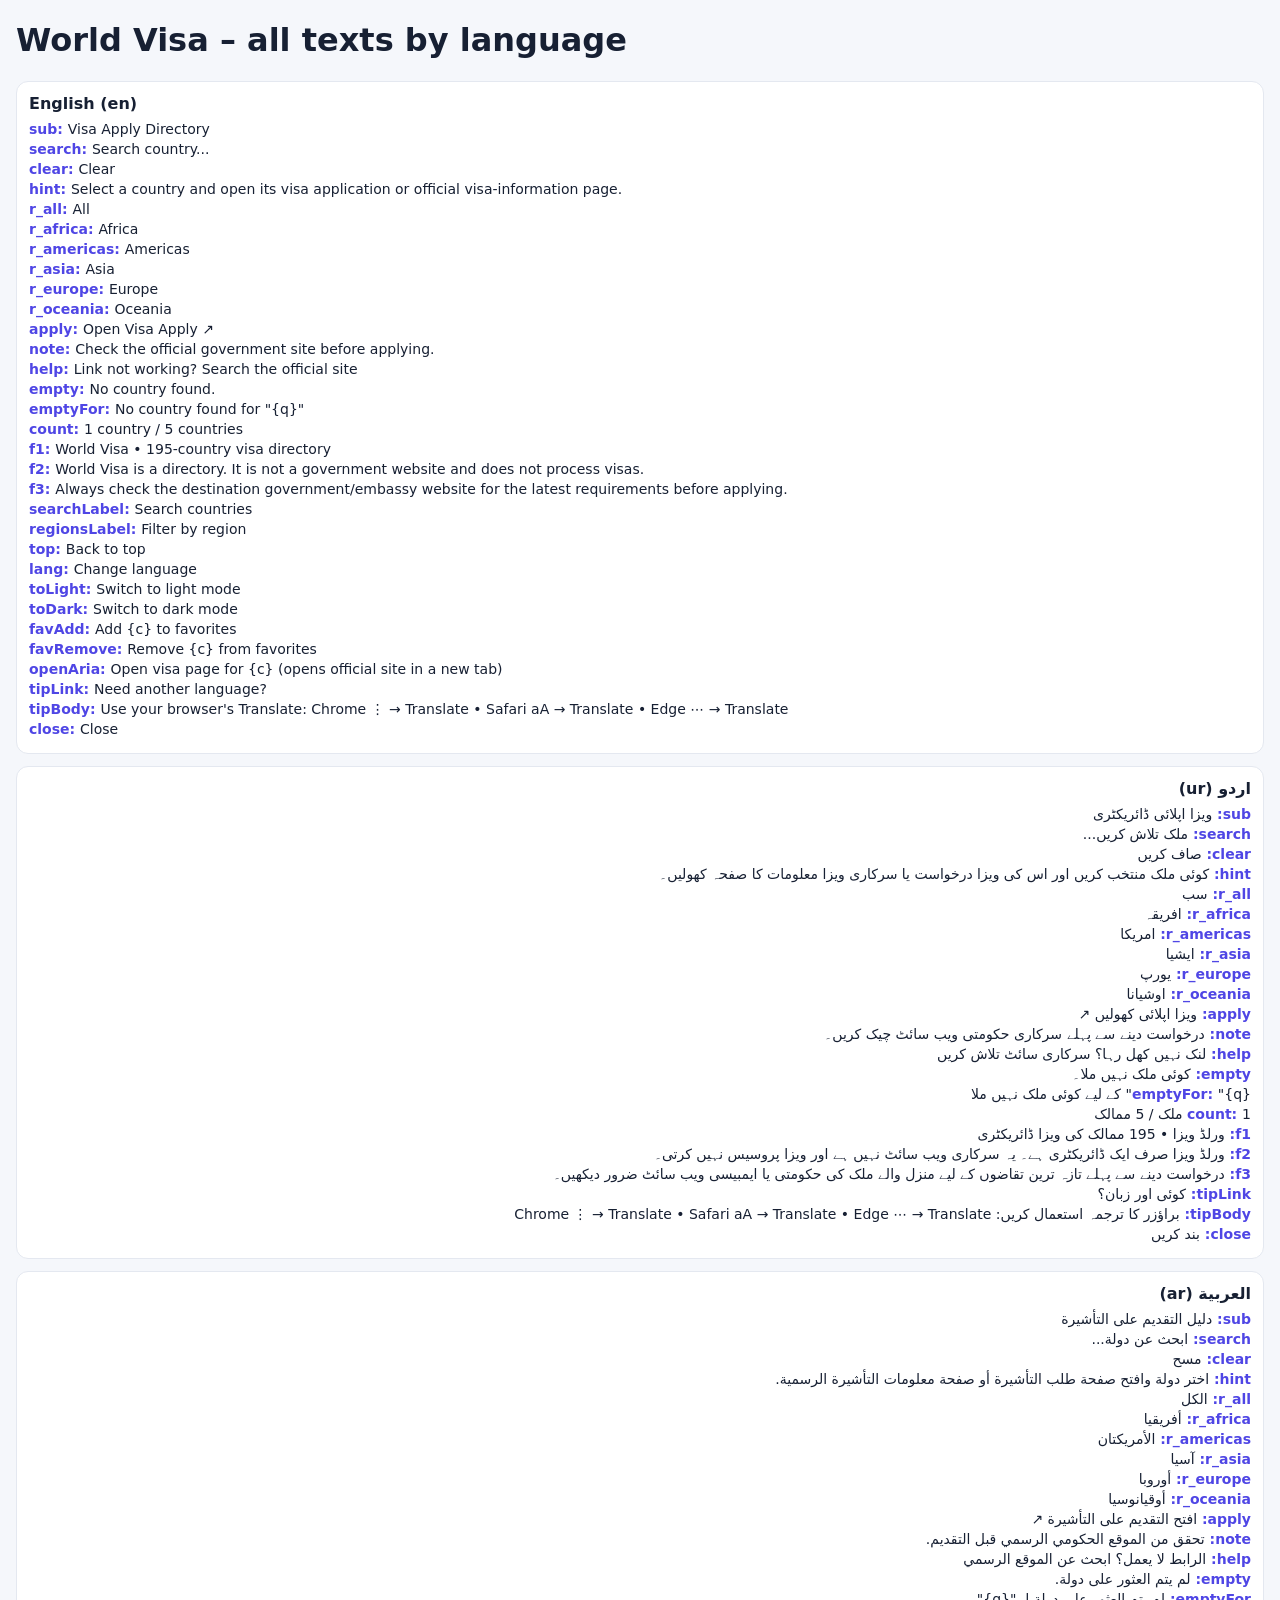
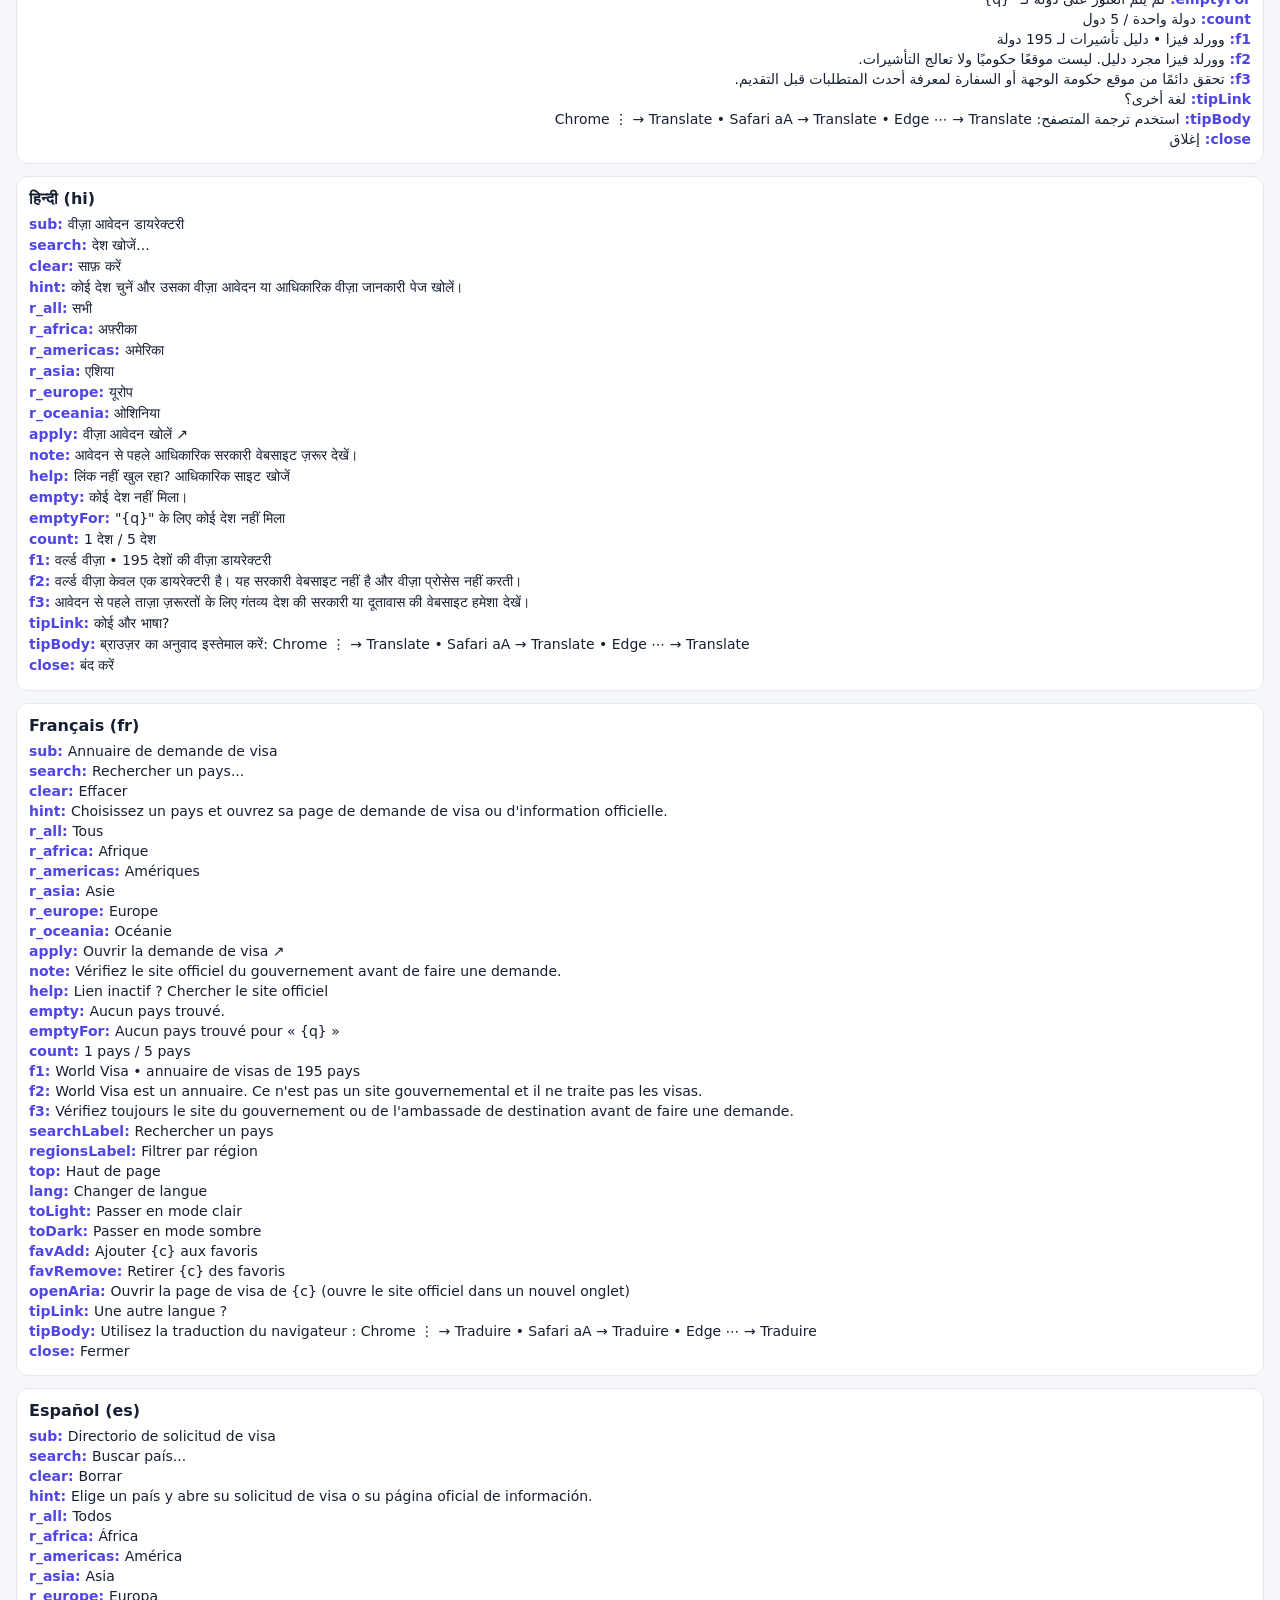
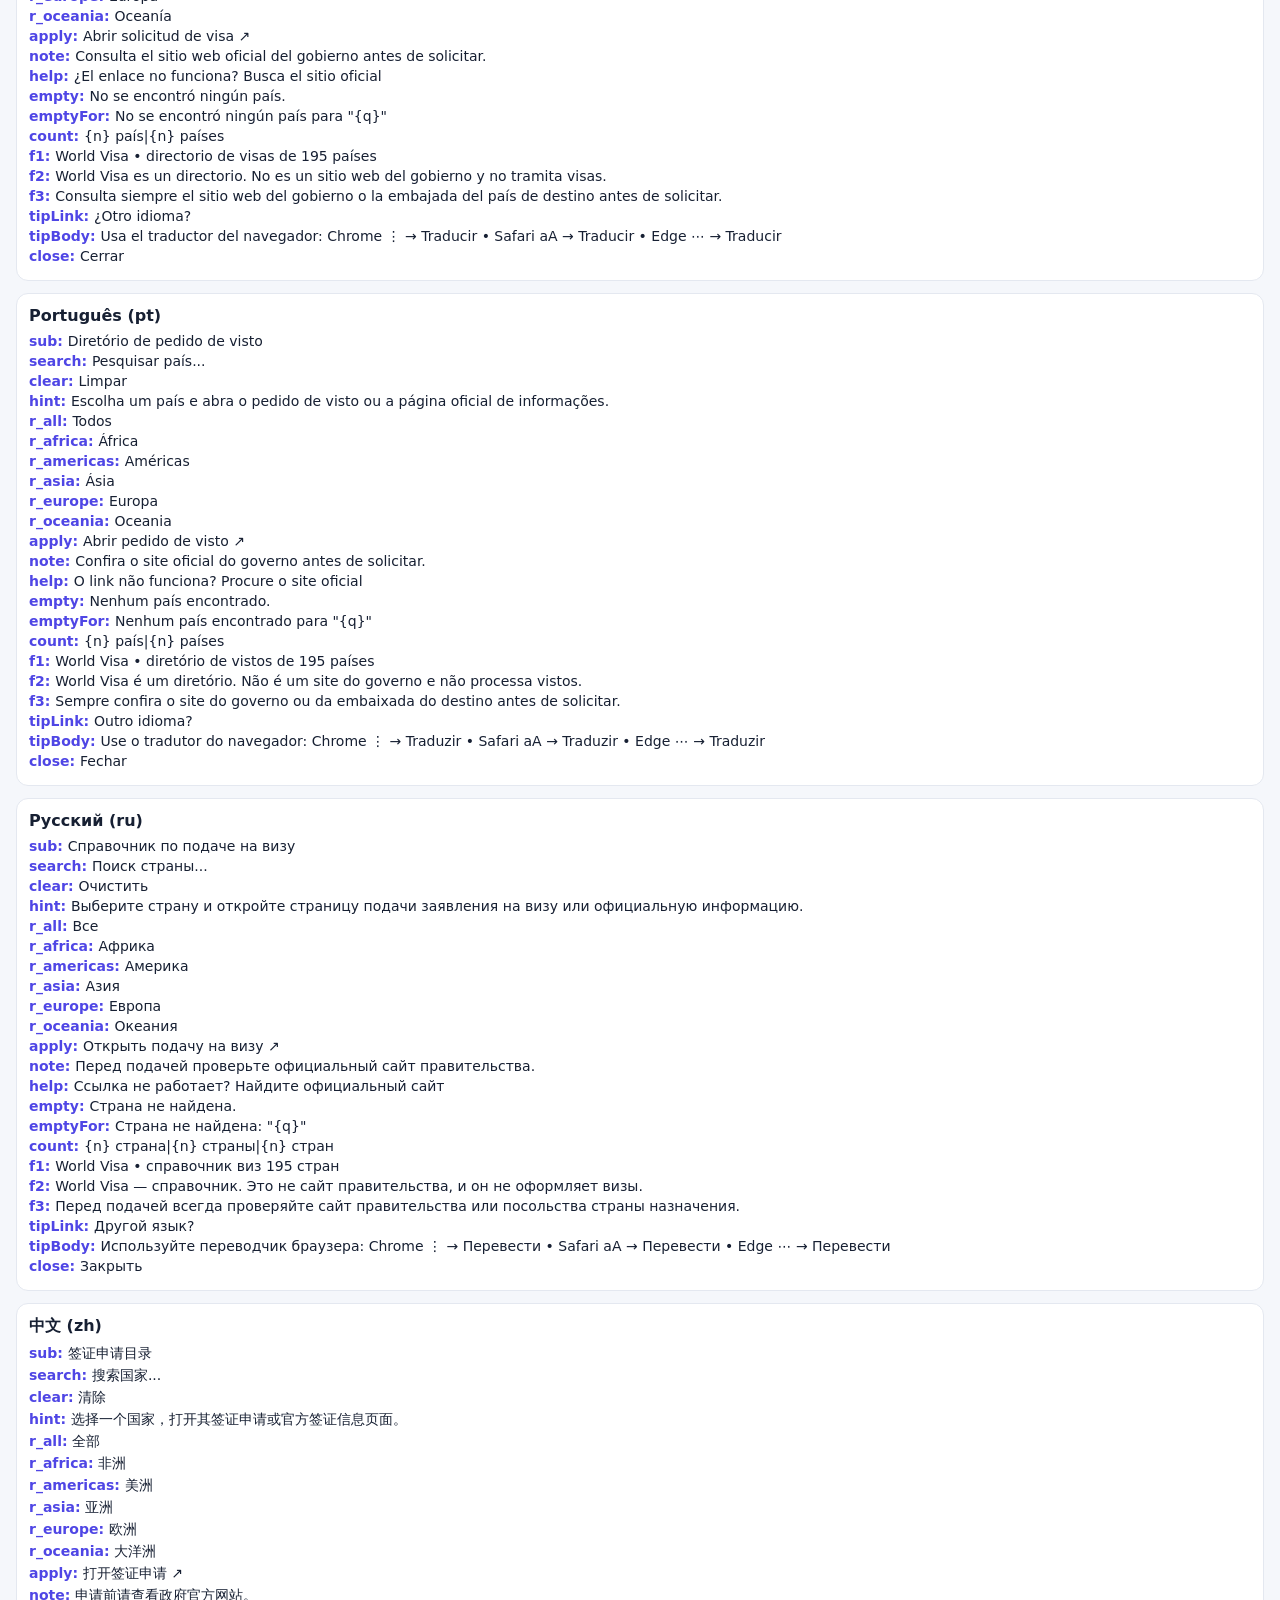
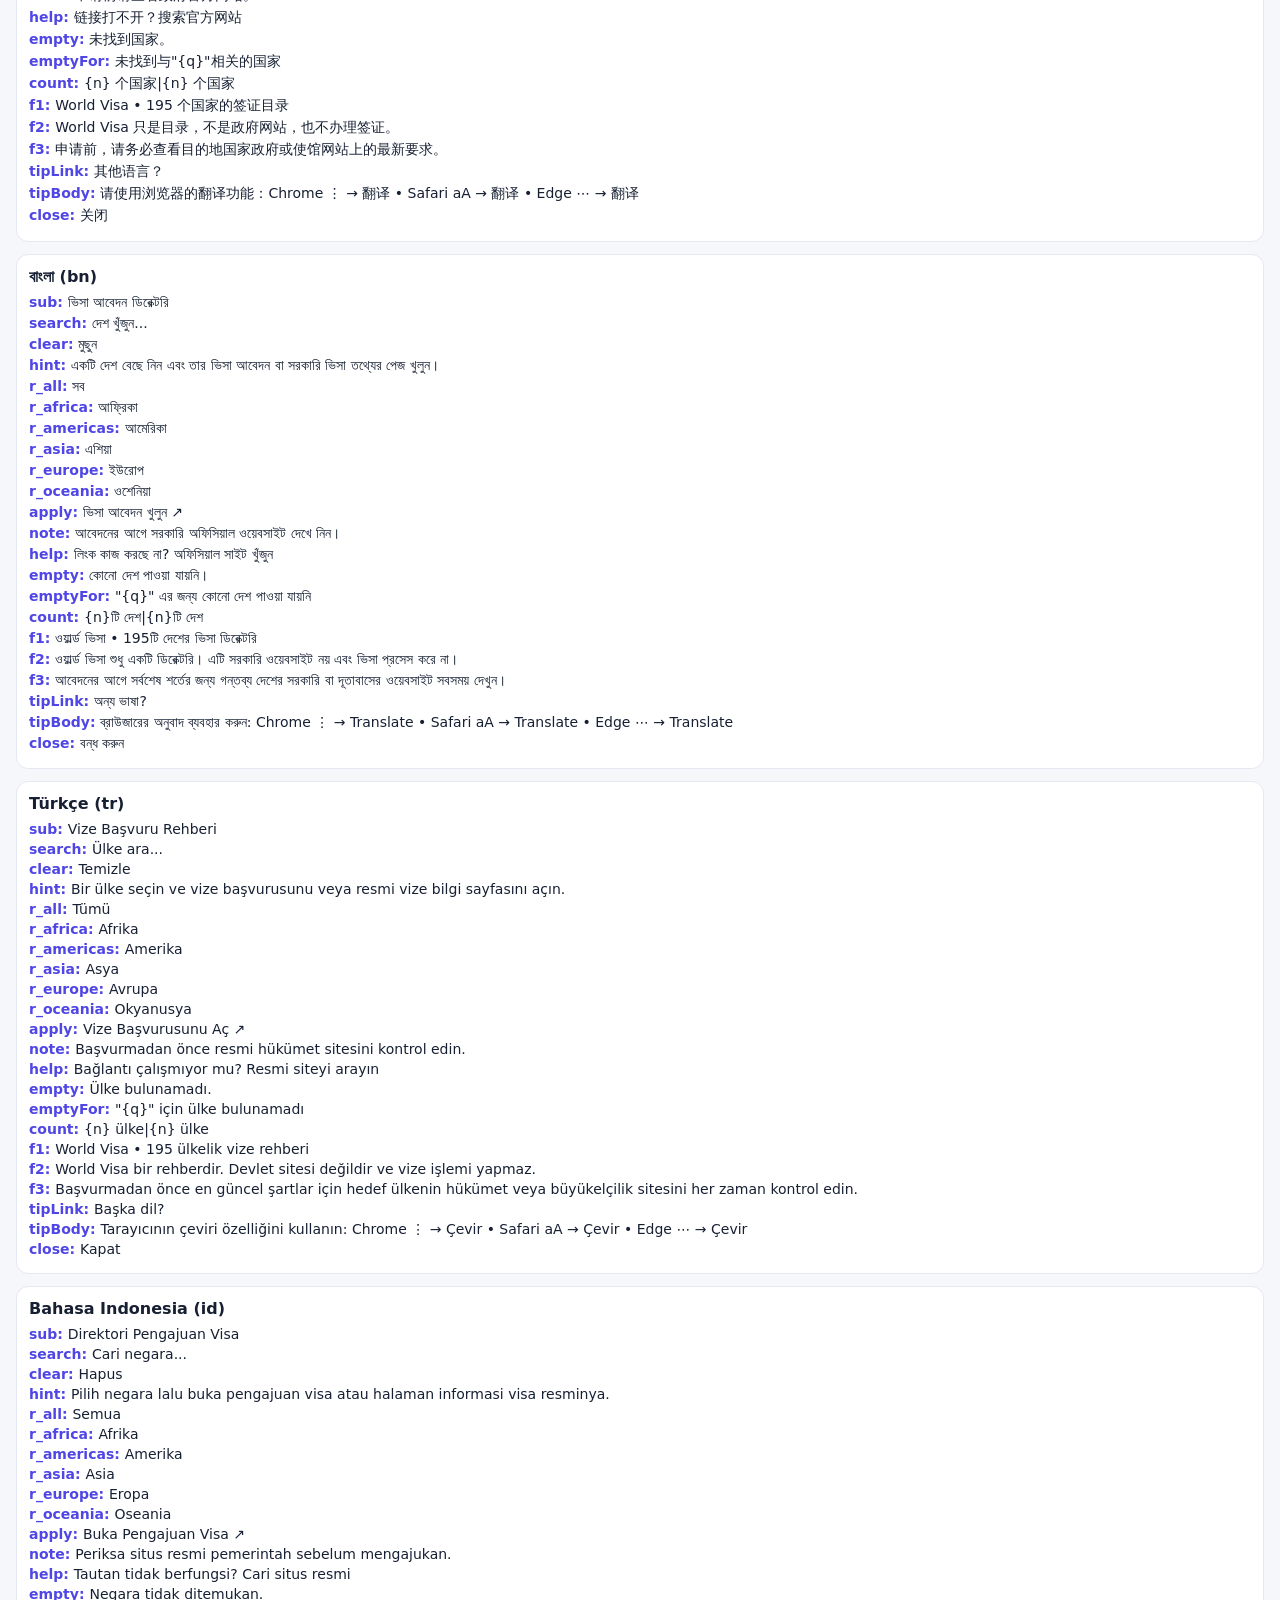
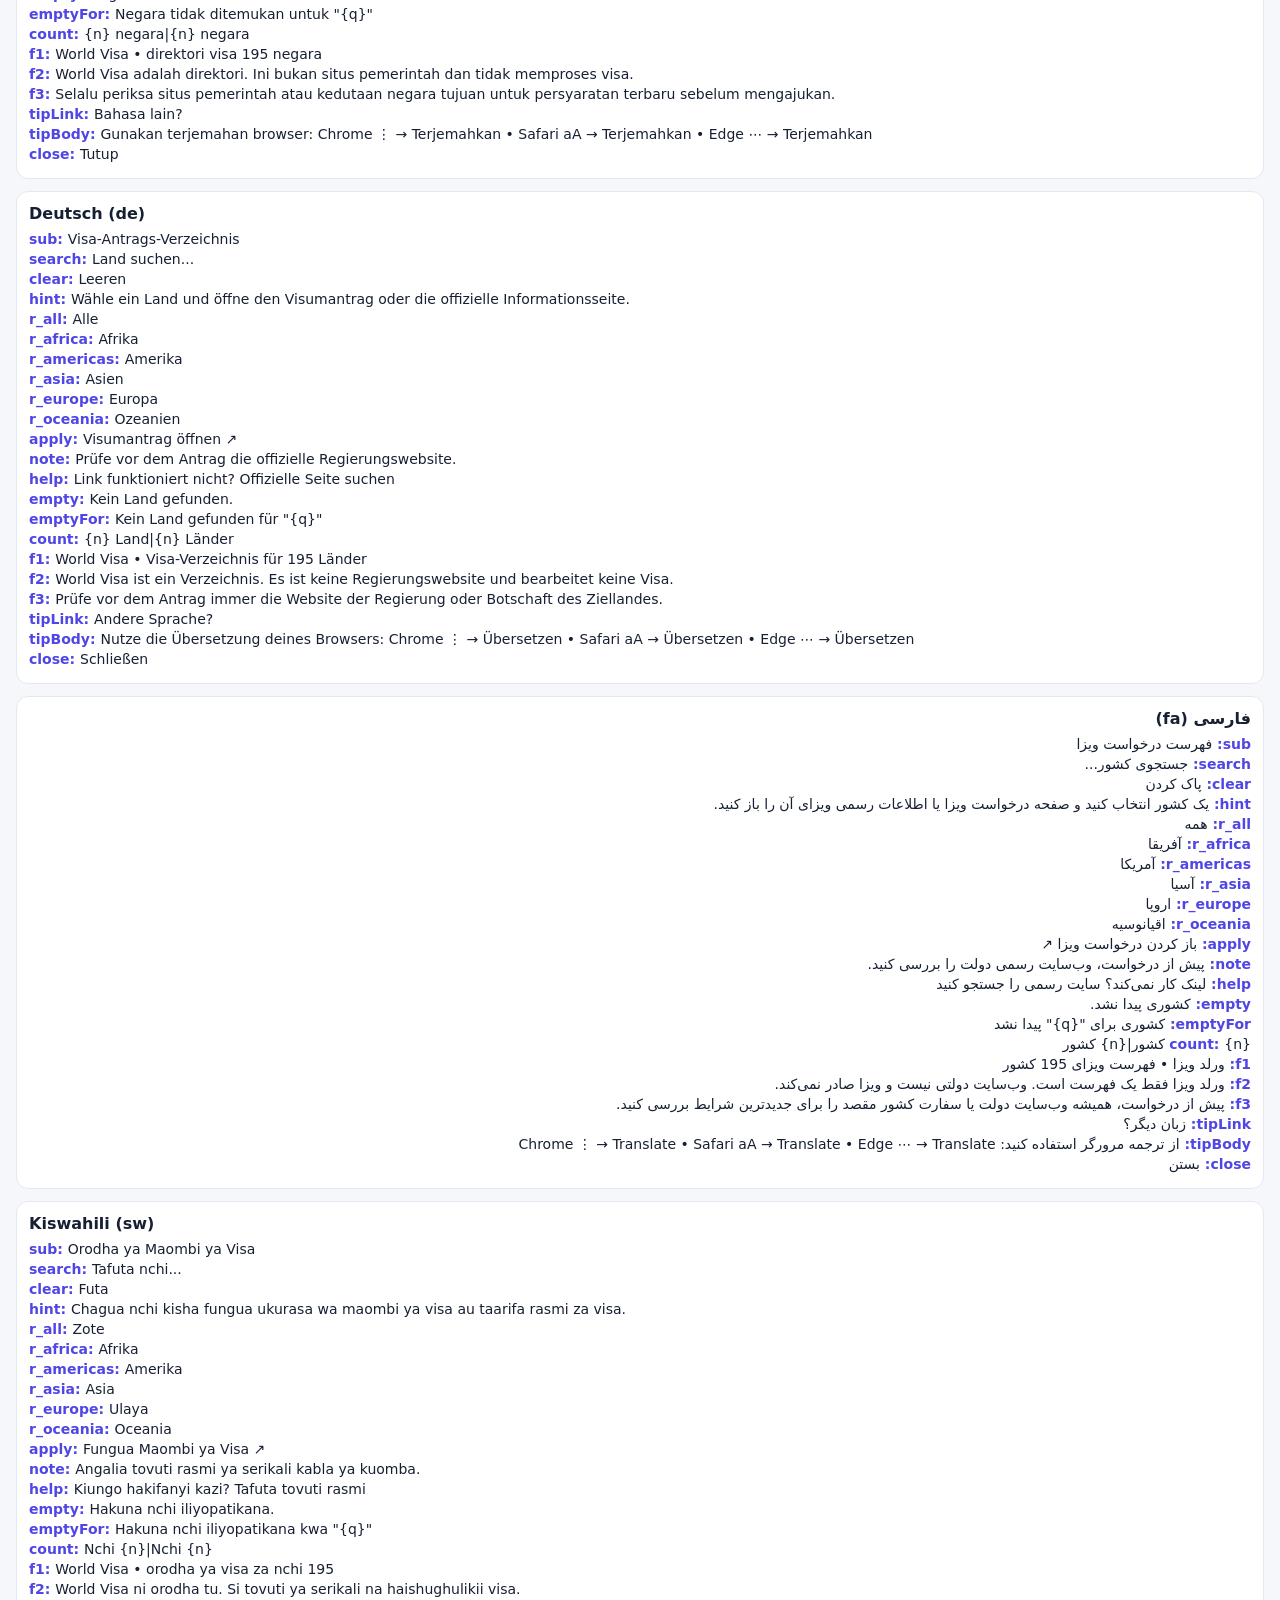
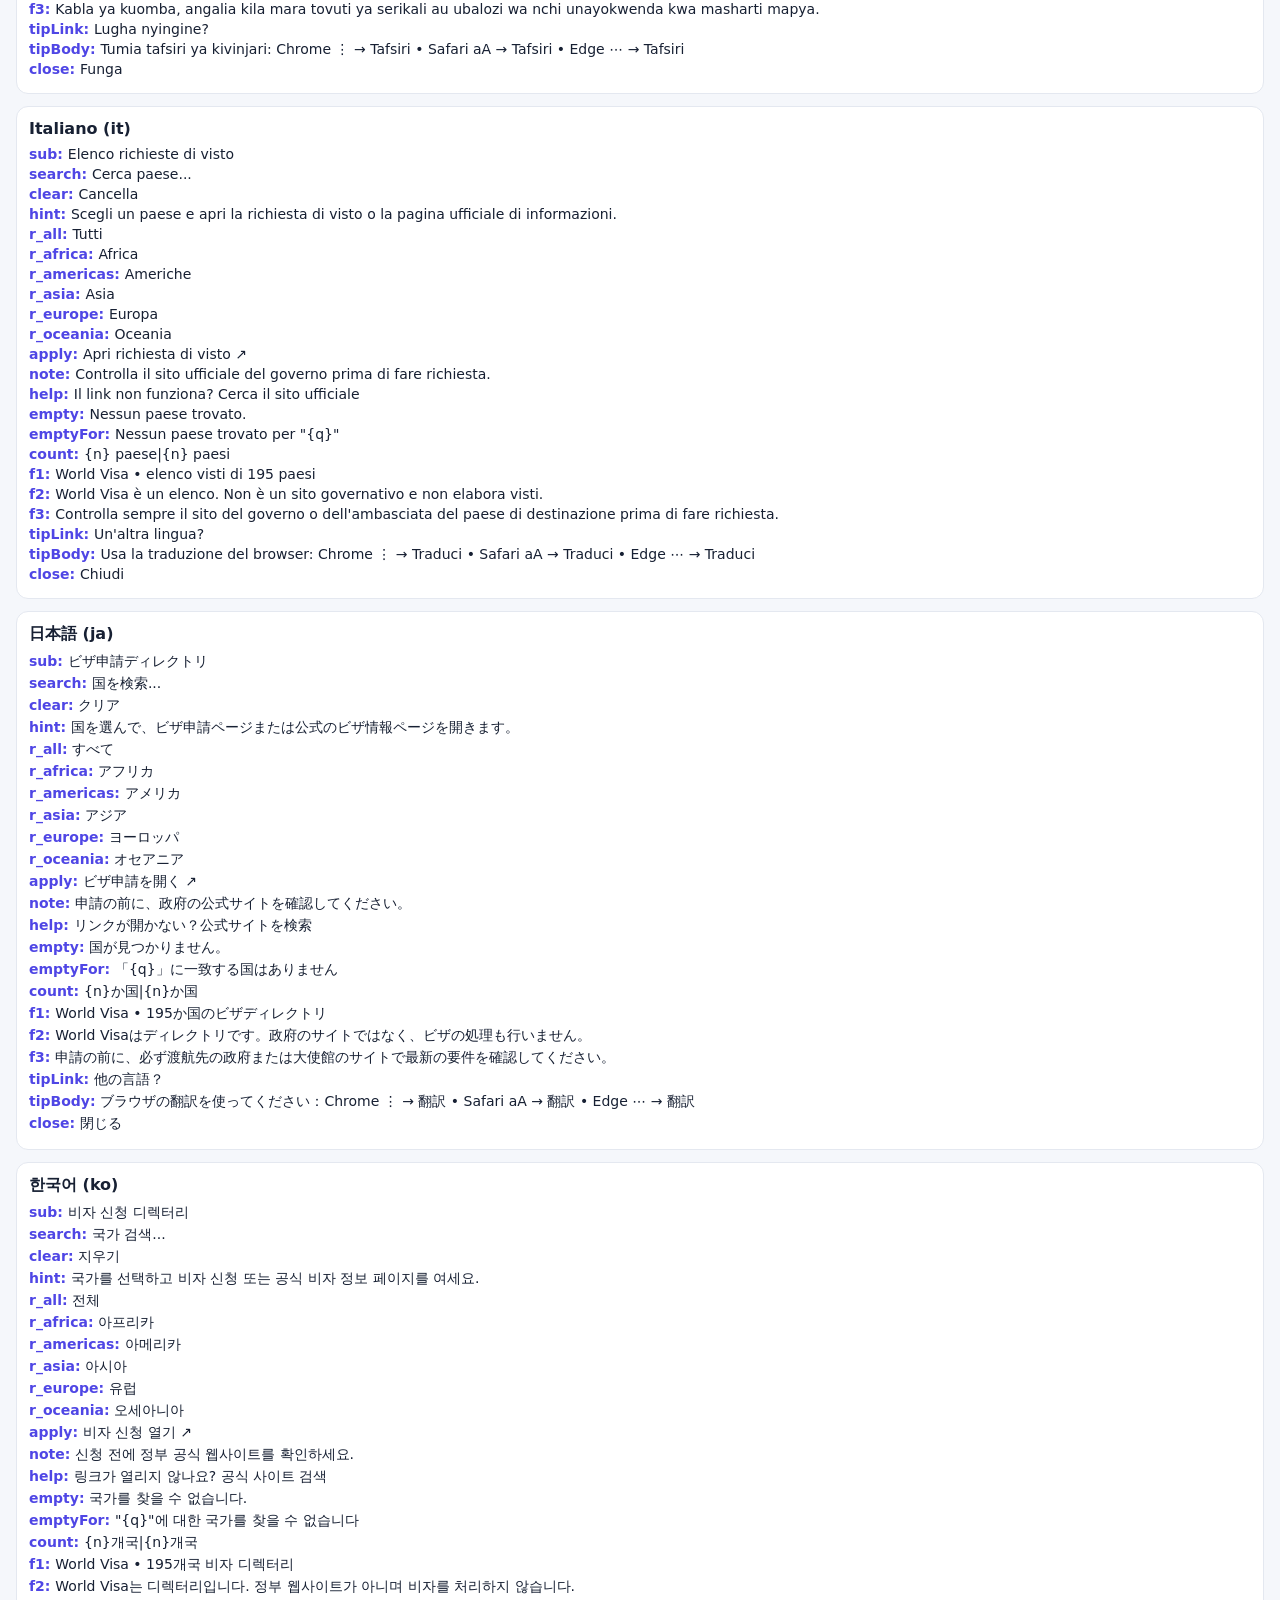
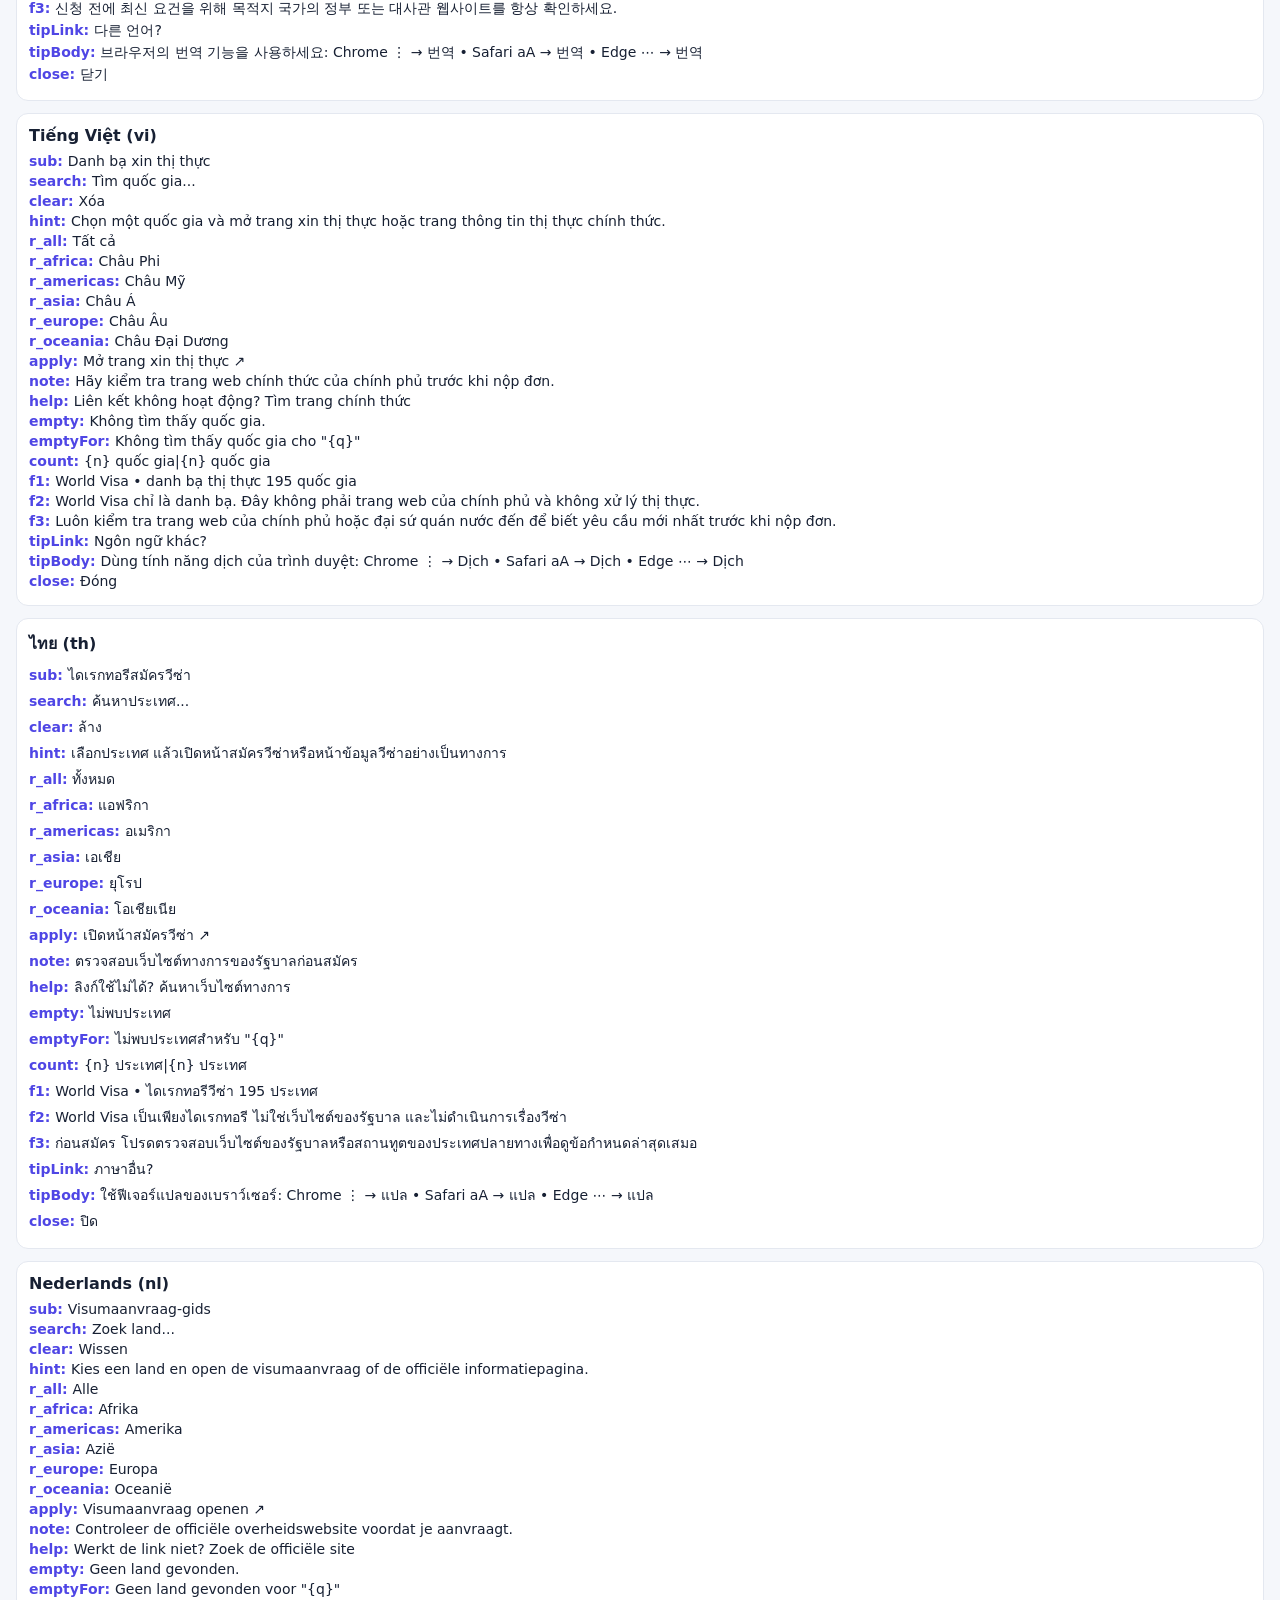
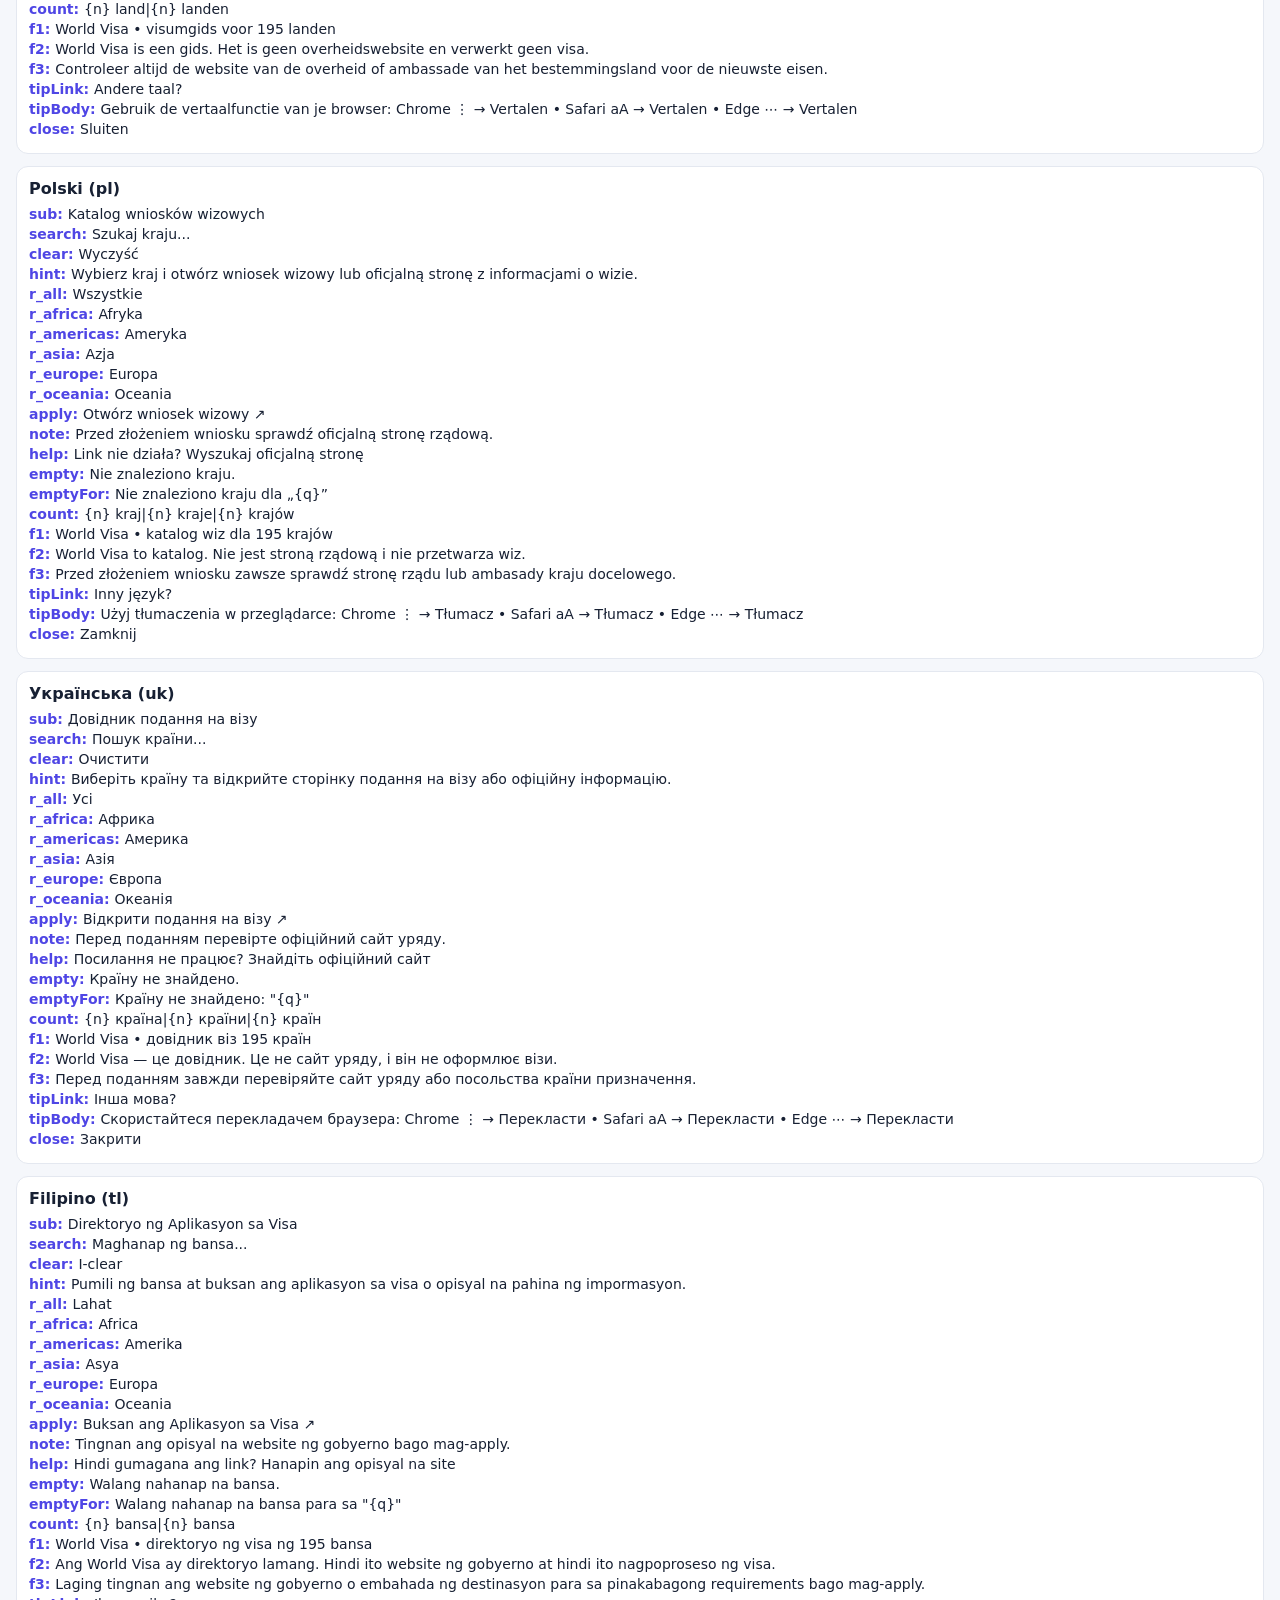
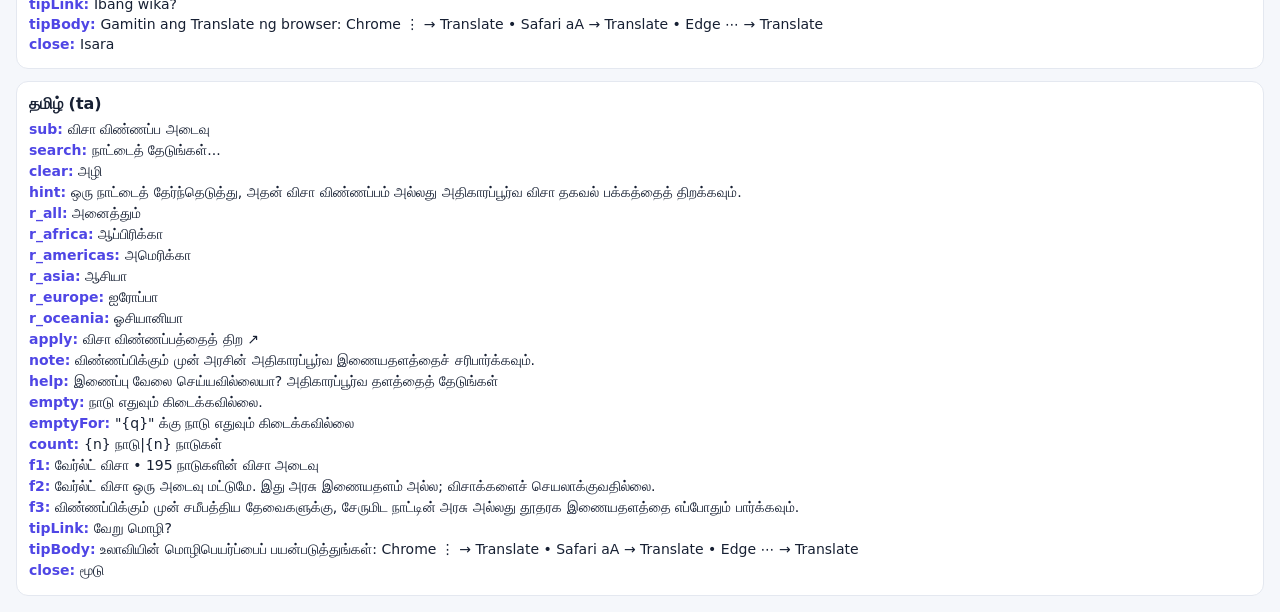
==== lang-test.html @ a537bdef "Add files via upload" ====
<!doctype html><html lang="en"><head><meta charset="utf-8"><meta name="viewport" content="width=device-width,initial-scale=1">
<title>World Visa – language test</title>
<style>body{font-family:system-ui,sans-serif;margin:16px;background:#f5f7fb;color:#172033}
.l{background:#fff;border:1px solid #e4e8f0;border-radius:12px;padding:12px;margin:0 0 12px}
h2{margin:0 0 8px;font-size:16px}p{margin:4px 0;font-size:14px}b{color:#4f46e5}</style></head><body>
<h1>World Visa – all texts by language</h1><div id="out"></div>
<script src="i18n.js"></script><script src="i18n-more.js"></script>
<script>
const out=document.getElementById("out");
for(const [c,name] of Object.entries(WV_LANGS)){
  const d=WV_I18N[c],div=document.createElement("div");div.className="l";
  div.lang=c;div.dir=WV_RTL.includes(c)?"rtl":"ltr";
  const h=document.createElement("h2");h.textContent=name+" ("+c+")";div.append(h);
  for(const [k,v] of Object.entries(d)){
    if(typeof v==="function"){var val=v(1)+" / "+v(5)}else val=v;
    const p=document.createElement("p");const b=document.createElement("b");b.textContent=k+": ";p.append(b,val);div.append(p)}
  out.append(div)}
</script></body></html>
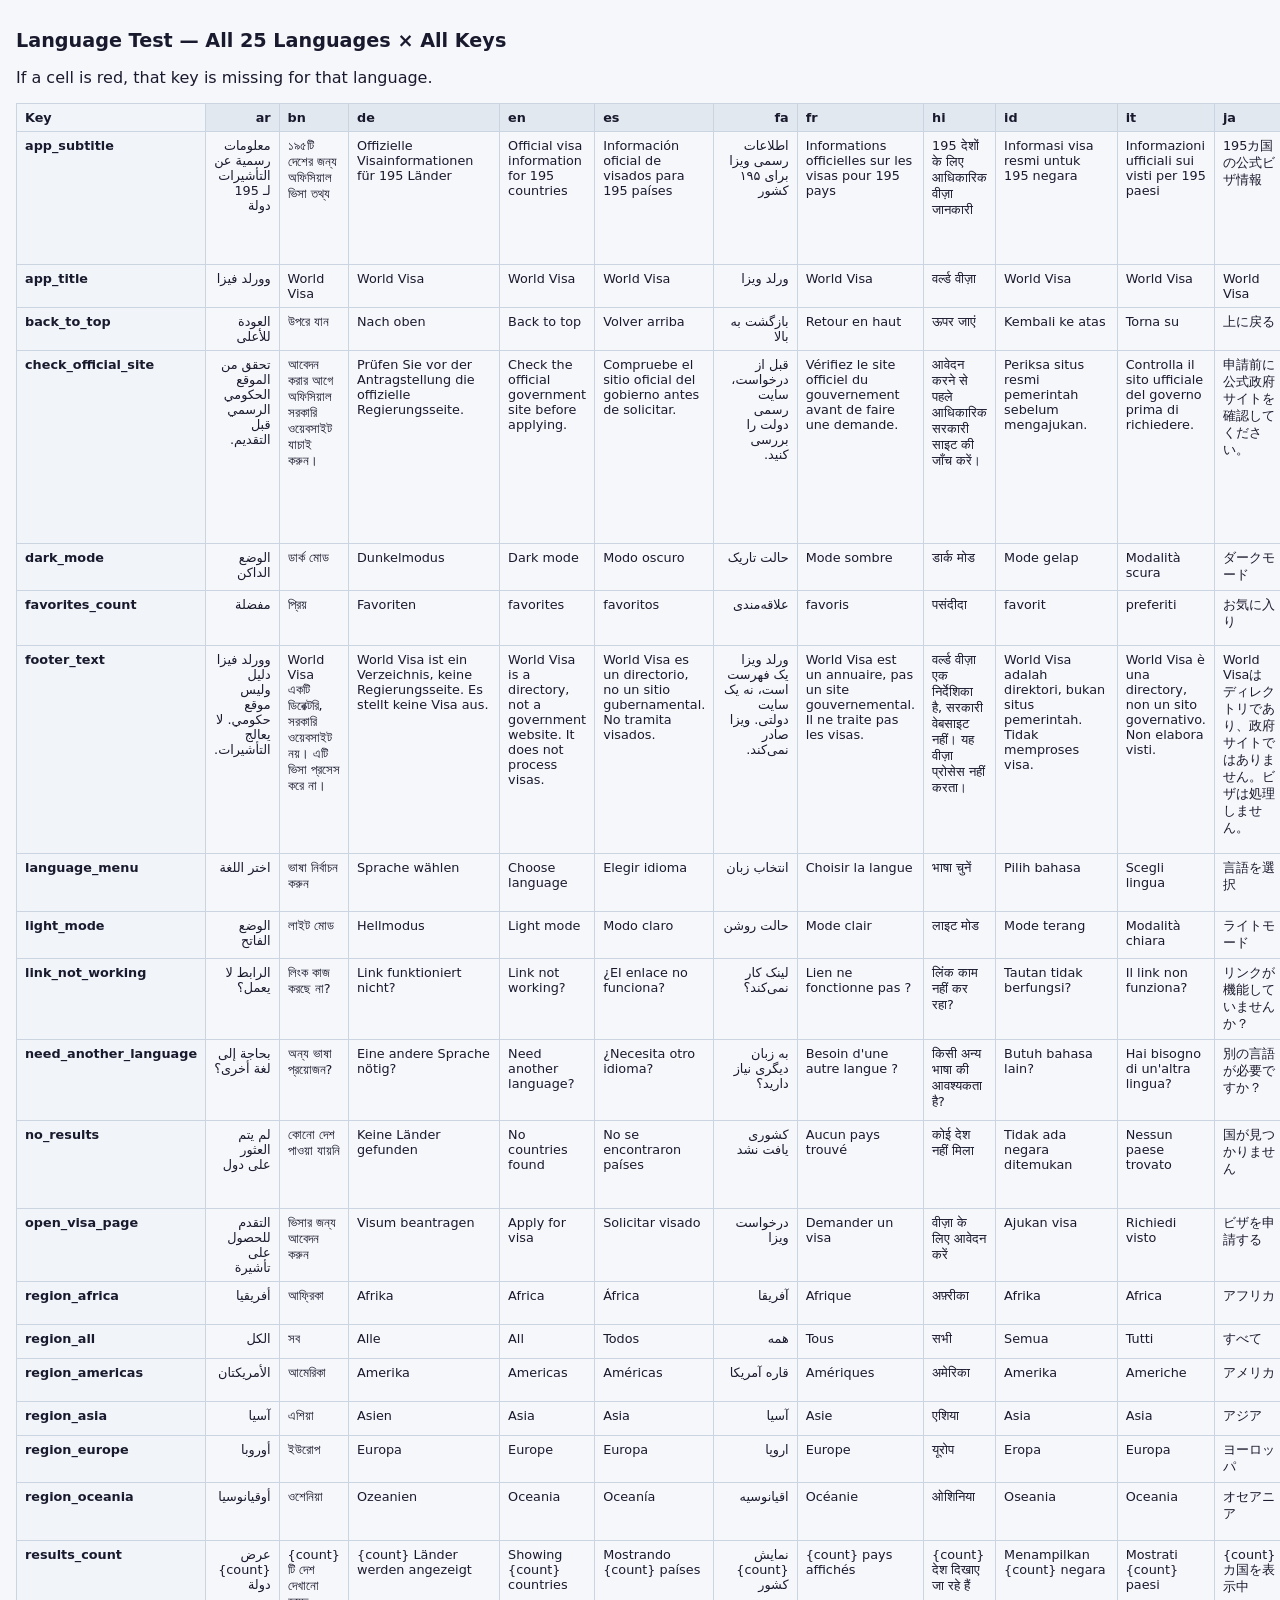
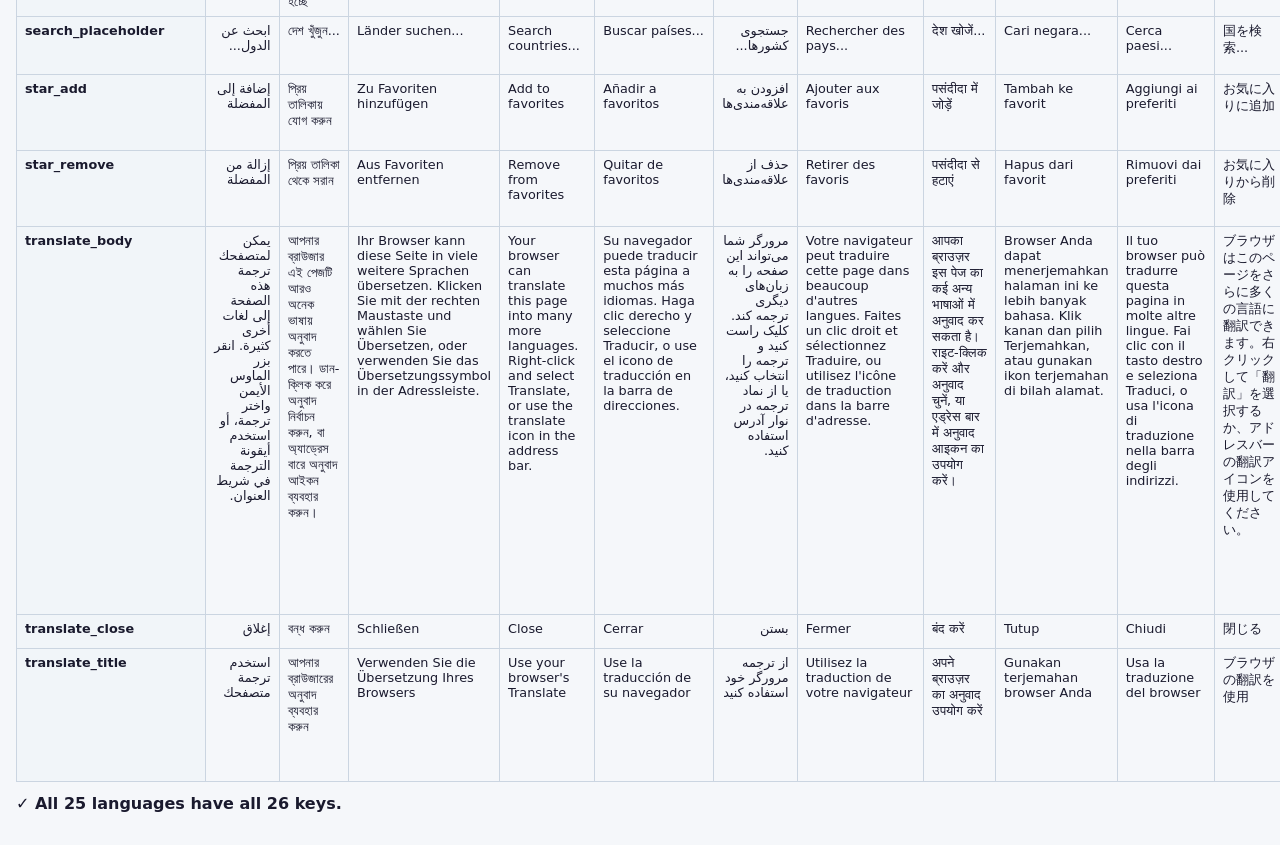
==== commit ebfa2906: "Implement full visa country directory with i18n support and search functionality Co-authored-by: Mr-" ====
--- a/lang-test.html
+++ b/lang-test.html
@@ -1,18 +1,93 @@
-<!doctype html><html lang="en"><head><meta charset="utf-8"><meta name="viewport" content="width=device-width,initial-scale=1">
-<title>World Visa – language test</title>
-<style>body{font-family:system-ui,sans-serif;margin:16px;background:#f5f7fb;color:#172033}
-.l{background:#fff;border:1px solid #e4e8f0;border-radius:12px;padding:12px;margin:0 0 12px}
-h2{margin:0 0 8px;font-size:16px}p{margin:4px 0;font-size:14px}b{color:#4f46e5}</style></head><body>
-<h1>World Visa – all texts by language</h1><div id="out"></div>
-<script src="i18n.js"></script><script src="i18n-more.js"></script>
-<script>
-const out=document.getElementById("out");
-for(const [c,name] of Object.entries(WV_LANGS)){
-  const d=WV_I18N[c],div=document.createElement("div");div.className="l";
-  div.lang=c;div.dir=WV_RTL.includes(c)?"rtl":"ltr";
-  const h=document.createElement("h2");h.textContent=name+" ("+c+")";div.append(h);
-  for(const [k,v] of Object.entries(d)){
-    if(typeof v==="function"){var val=v(1)+" / "+v(5)}else val=v;
-    const p=document.createElement("p");const b=document.createElement("b");b.textContent=k+": ";p.append(b,val);div.append(p)}
-  out.append(div)}
-</script></body></html>
+<!DOCTYPE html>
+<html lang="en" dir="ltr">
+<head>
+  <meta charset="UTF-8">
+  <meta name="viewport" content="width=device-width, initial-scale=1.0">
+  <title>Language Test — World Visa</title>
+  <style>
+    body { font-family: system-ui, sans-serif; margin: 0; padding: 16px; background: #f5f7fa; color: #1a1a2e; }
+    h1 { font-size: 1.2rem; margin-bottom: 8px; }
+    table { width: 100%; border-collapse: collapse; font-size: 0.8rem; }
+    th, td { border: 1px solid #cbd5e1; padding: 6px 8px; text-align: start; vertical-align: top; }
+    th { background: #e2e8f0; position: sticky; top: 0; }
+    th:first-child, td:first-child { font-weight: 600; background: #f1f5f9; white-space: nowrap; }
+    .missing { background: #fee2e2; }
+    .rtl { direction: rtl; }
+  </style>
+</head>
+<body>
+  <h1>Language Test — All 25 Languages × All Keys</h1>
+  <p>If a cell is red, that key is missing for that language.</p>
+  <table id="test-table"></table>
+
+  <script src="countries.js"></script>
+  <script src="i18n.js"></script>
+  <script src="i18n-more.js"></script>
+  <script>
+    (function () {
+      var I18N = {};
+      Object.assign(I18N, window.JUNI_VISA_I18N || {});
+      Object.assign(I18N, window.JUNI_VISA_I18N_MORE || {});
+
+      var RTL = ["ur", "ar", "fa"];
+      var langCodes = Object.keys(I18N).sort();
+      var enKeys = Object.keys(I18N["en"] || {}).sort();
+
+      var table = document.getElementById("test-table");
+
+      // Header row
+      var thead = document.createElement("thead");
+      var hrow = document.createElement("tr");
+      var h0 = document.createElement("th");
+      h0.textContent = "Key";
+      hrow.appendChild(h0);
+      langCodes.forEach(function (code) {
+        var th = document.createElement("th");
+        th.textContent = code;
+        if (RTL.indexOf(code) !== -1) th.className = "rtl";
+        hrow.appendChild(th);
+      });
+      thead.appendChild(hrow);
+      table.appendChild(thead);
+
+      // Body
+      var tbody = document.createElement("tbody");
+      enKeys.forEach(function (key) {
+        var tr = document.createElement("tr");
+        var td0 = document.createElement("td");
+        td0.textContent = key;
+        tr.appendChild(td0);
+        langCodes.forEach(function (code) {
+          var td = document.createElement("td");
+          var val = I18N[code] && I18N[code][key];
+          if (!val) {
+            td.className = "missing";
+            td.textContent = "MISSING";
+          } else {
+            td.textContent = val;
+            if (RTL.indexOf(code) !== -1) td.className = "rtl";
+          }
+          tr.appendChild(td);
+        });
+        tbody.appendChild(tr);
+      });
+      table.appendChild(tbody);
+
+      // Summary
+      var missing = 0;
+      langCodes.forEach(function (code) {
+        enKeys.forEach(function (key) {
+          if (!I18N[code] || !I18N[code][key]) missing++;
+        });
+      });
+      var p = document.createElement("p");
+      p.style.marginTop = "12px";
+      p.style.fontWeight = "bold";
+      p.textContent = missing === 0
+        ? "✓ All " + langCodes.length + " languages have all " + enKeys.length + " keys."
+        : "✗ " + missing + " missing key(s) found.";
+      document.body.appendChild(p);
+    })();
+  </script>
+</body>
+</html>
